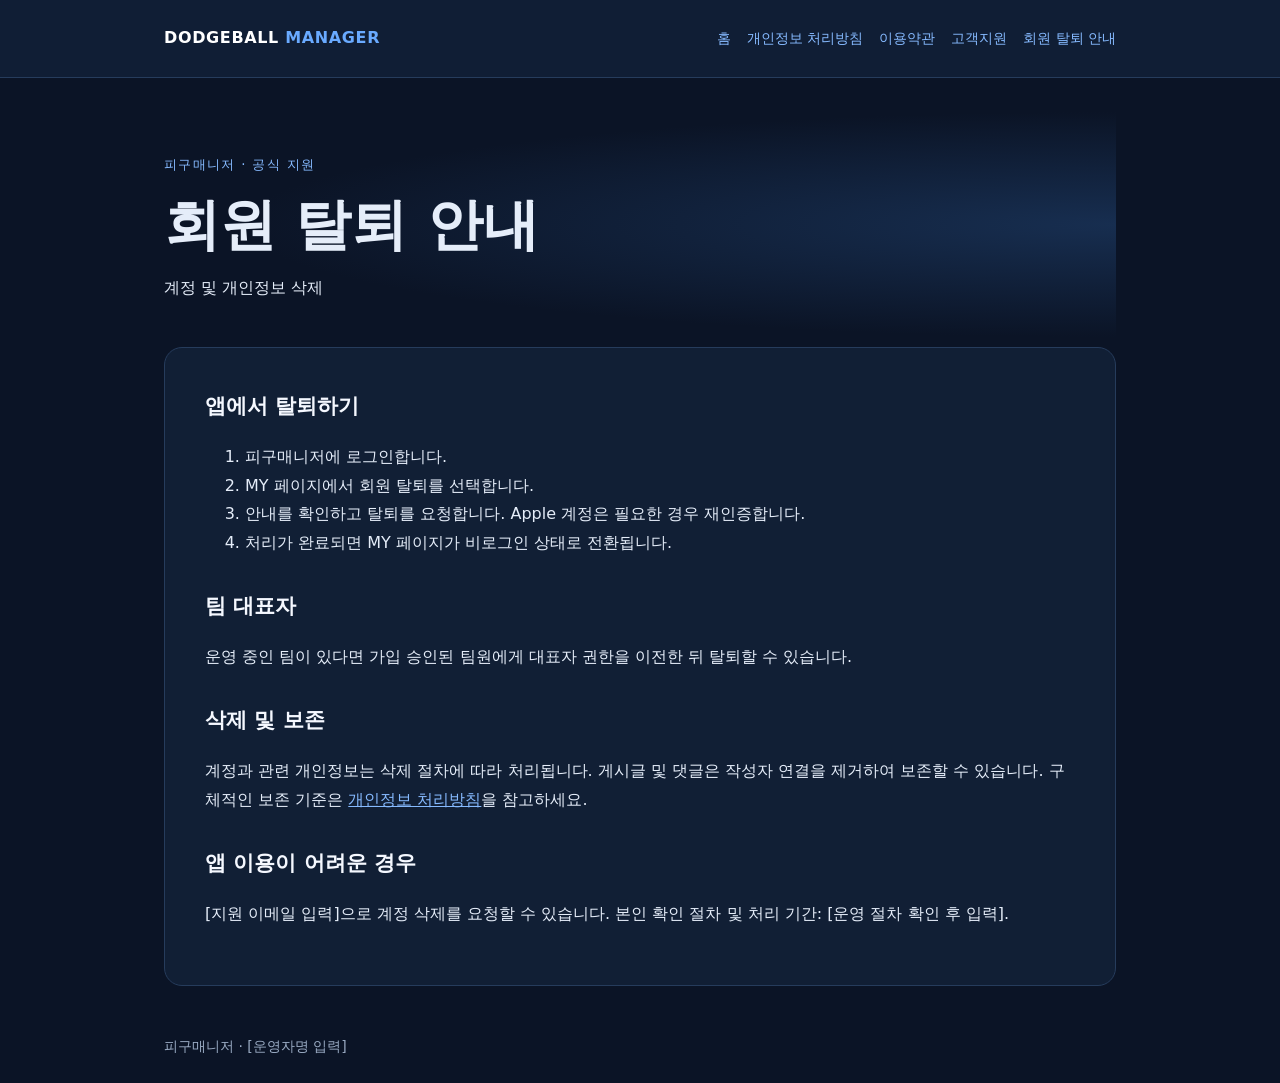
==== delete-account.html @ f4383376 "Add files via upload" ====
<!doctype html><html lang="ko"><head><meta charset="utf-8"><meta name="viewport" content="width=device-width, initial-scale=1"><title>회원 탈퇴 안내 | 피구매니저</title><link rel="stylesheet" href="style.css"></head><body><header><div class="wrap"><a class="brand" href="index.html">DODGEBALL <span>MANAGER</span></a><nav><a href="index.html">홈</a><a href="privacy.html">개인정보 처리방침</a><a href="terms.html">이용약관</a><a href="support.html">고객지원</a><a href="delete-account.html">회원 탈퇴 안내</a></nav></div></header><main class="wrap"><div class="hero"><small>피구매니저 · 공식 지원</small><h1>회원 탈퇴 안내</h1><p>계정 및 개인정보 삭제</p></div><section class="content"><h2>앱에서 탈퇴하기</h2><ol><li>피구매니저에 로그인합니다.</li><li>MY 페이지에서 회원 탈퇴를 선택합니다.</li><li>안내를 확인하고 탈퇴를 요청합니다. Apple 계정은 필요한 경우 재인증합니다.</li><li>처리가 완료되면 MY 페이지가 비로그인 상태로 전환됩니다.</li></ol><h2>팀 대표자</h2><p>운영 중인 팀이 있다면 가입 승인된 팀원에게 대표자 권한을 이전한 뒤 탈퇴할 수 있습니다.</p><h2>삭제 및 보존</h2><p>계정과 관련 개인정보는 삭제 절차에 따라 처리됩니다. 게시글 및 댓글은 작성자 연결을 제거하여 보존할 수 있습니다. 구체적인 보존 기준은 <a href="privacy.html">개인정보 처리방침</a>을 참고하세요.</p><h2>앱 이용이 어려운 경우</h2><p>[지원 이메일 입력]으로 계정 삭제를 요청할 수 있습니다. 본인 확인 절차 및 처리 기간: [운영 절차 확인 후 입력].</p></section></main><footer class="wrap">피구매니저 · [운영자명 입력]</footer></body></html>
---- style.css ----
*{box-sizing:border-box}body{margin:0;background:#0b1426;color:#e5edf9;font:16px/1.8 system-ui,sans-serif}a{color:#86baff}header{background:#101e35;border-bottom:1px solid #263c5c}.wrap{max-width:1000px;margin:auto;padding:24px}header .wrap{display:flex;align-items:center;justify-content:space-between;gap:18px;flex-wrap:wrap}.brand{font-weight:900;letter-spacing:.04em;color:white;text-decoration:none}.brand span{color:#69aaff}nav{display:flex;flex-wrap:wrap;gap:16px}nav a{font-size:14px;text-decoration:none}.hero{padding:48px 0 28px;background:radial-gradient(ellipse at right,#172e50,transparent 65%)}small{color:#86baff;letter-spacing:.1em}h1{font-size:clamp(32px,6vw,56px);line-height:1.2;margin:12px 0}h2{font-size:21px;color:#f5f8ff;margin-top:30px}.content{background:#111f35;border:1px solid #263c5c;border-radius:18px;padding:clamp(20px,5vw,40px);overflow-wrap:anywhere}.content h2:first-child{margin-top:0}.tiles{display:grid;grid-template-columns:repeat(auto-fit,minmax(180px,1fr));gap:14px}.tiles article{background:#172b46;border-radius:12px;padding:18px}.tiles h2{margin:0}.button{display:inline-block;background:#2563eb;color:white;padding:10px 20px;border-radius:8px;text-decoration:none}footer{color:#9aabc3;font-size:14px}a:focus-visible{outline:2px solid white}
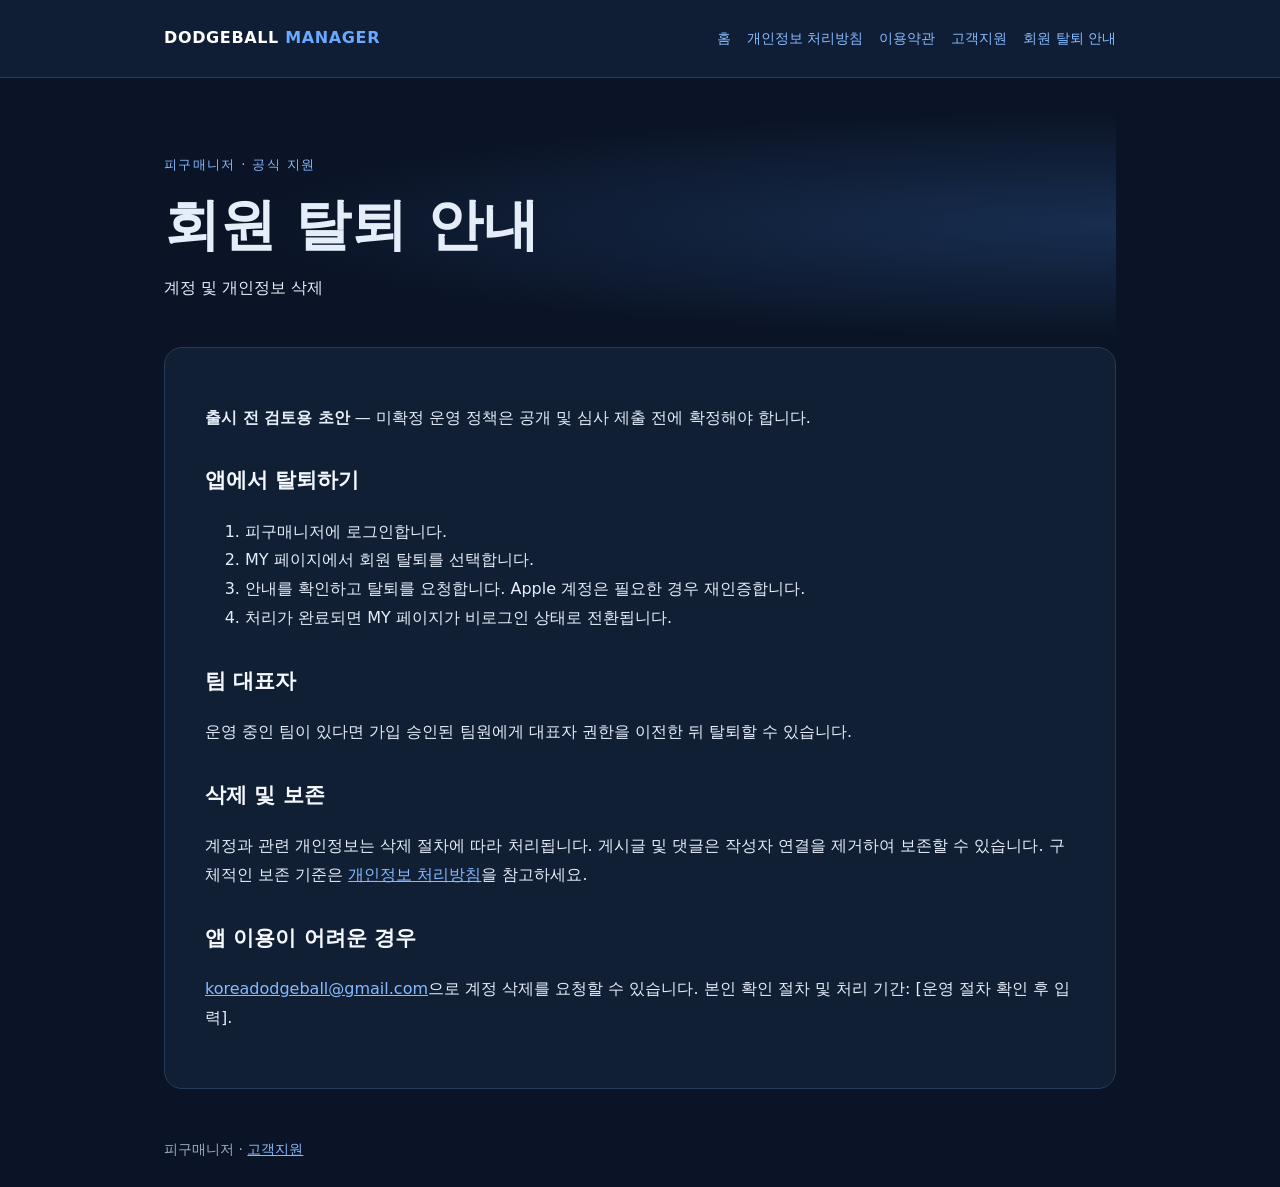
==== commit 84c340d2: "Add files via upload" ====
--- a/delete-account.html
+++ b/delete-account.html
@@ -1 +1 @@
-<!doctype html><html lang="ko"><head><meta charset="utf-8"><meta name="viewport" content="width=device-width, initial-scale=1"><title>회원 탈퇴 안내 | 피구매니저</title><link rel="stylesheet" href="style.css"></head><body><header><div class="wrap"><a class="brand" href="index.html">DODGEBALL <span>MANAGER</span></a><nav><a href="index.html">홈</a><a href="privacy.html">개인정보 처리방침</a><a href="terms.html">이용약관</a><a href="support.html">고객지원</a><a href="delete-account.html">회원 탈퇴 안내</a></nav></div></header><main class="wrap"><div class="hero"><small>피구매니저 · 공식 지원</small><h1>회원 탈퇴 안내</h1><p>계정 및 개인정보 삭제</p></div><section class="content"><h2>앱에서 탈퇴하기</h2><ol><li>피구매니저에 로그인합니다.</li><li>MY 페이지에서 회원 탈퇴를 선택합니다.</li><li>안내를 확인하고 탈퇴를 요청합니다. Apple 계정은 필요한 경우 재인증합니다.</li><li>처리가 완료되면 MY 페이지가 비로그인 상태로 전환됩니다.</li></ol><h2>팀 대표자</h2><p>운영 중인 팀이 있다면 가입 승인된 팀원에게 대표자 권한을 이전한 뒤 탈퇴할 수 있습니다.</p><h2>삭제 및 보존</h2><p>계정과 관련 개인정보는 삭제 절차에 따라 처리됩니다. 게시글 및 댓글은 작성자 연결을 제거하여 보존할 수 있습니다. 구체적인 보존 기준은 <a href="privacy.html">개인정보 처리방침</a>을 참고하세요.</p><h2>앱 이용이 어려운 경우</h2><p>[지원 이메일 입력]으로 계정 삭제를 요청할 수 있습니다. 본인 확인 절차 및 처리 기간: [운영 절차 확인 후 입력].</p></section></main><footer class="wrap">피구매니저 · [운영자명 입력]</footer></body></html>+<!doctype html><html lang="ko"><head><meta charset="utf-8"><meta name="viewport" content="width=device-width, initial-scale=1"><title>회원 탈퇴 안내 | 피구매니저</title><link rel="stylesheet" href="style.css"></head><body><header><div class="wrap"><a class="brand" href="index.html">DODGEBALL <span>MANAGER</span></a><nav><a href="index.html">홈</a><a href="privacy.html">개인정보 처리방침</a><a href="terms.html">이용약관</a><a href="support.html">고객지원</a><a href="delete-account.html">회원 탈퇴 안내</a></nav></div></header><main class="wrap"><div class="hero"><small>피구매니저 · 공식 지원</small><h1>회원 탈퇴 안내</h1><p>계정 및 개인정보 삭제</p></div><section class="content"><p><strong>출시 전 검토용 초안</strong> — 미확정 운영 정책은 공개 및 심사 제출 전에 확정해야 합니다.</p><h2>앱에서 탈퇴하기</h2><ol><li>피구매니저에 로그인합니다.</li><li>MY 페이지에서 회원 탈퇴를 선택합니다.</li><li>안내를 확인하고 탈퇴를 요청합니다. Apple 계정은 필요한 경우 재인증합니다.</li><li>처리가 완료되면 MY 페이지가 비로그인 상태로 전환됩니다.</li></ol><h2>팀 대표자</h2><p>운영 중인 팀이 있다면 가입 승인된 팀원에게 대표자 권한을 이전한 뒤 탈퇴할 수 있습니다.</p><h2>삭제 및 보존</h2><p>계정과 관련 개인정보는 삭제 절차에 따라 처리됩니다. 게시글 및 댓글은 작성자 연결을 제거하여 보존할 수 있습니다. 구체적인 보존 기준은 <a href="privacy.html">개인정보 처리방침</a>을 참고하세요.</p><h2>앱 이용이 어려운 경우</h2><p><a href="mailto:koreadodgeball@gmail.com">koreadodgeball@gmail.com</a>으로 계정 삭제를 요청할 수 있습니다. 본인 확인 절차 및 처리 기간: [운영 절차 확인 후 입력].</p></section></main><footer class="wrap">피구매니저 · <a href="support.html">고객지원</a></footer></body></html>
